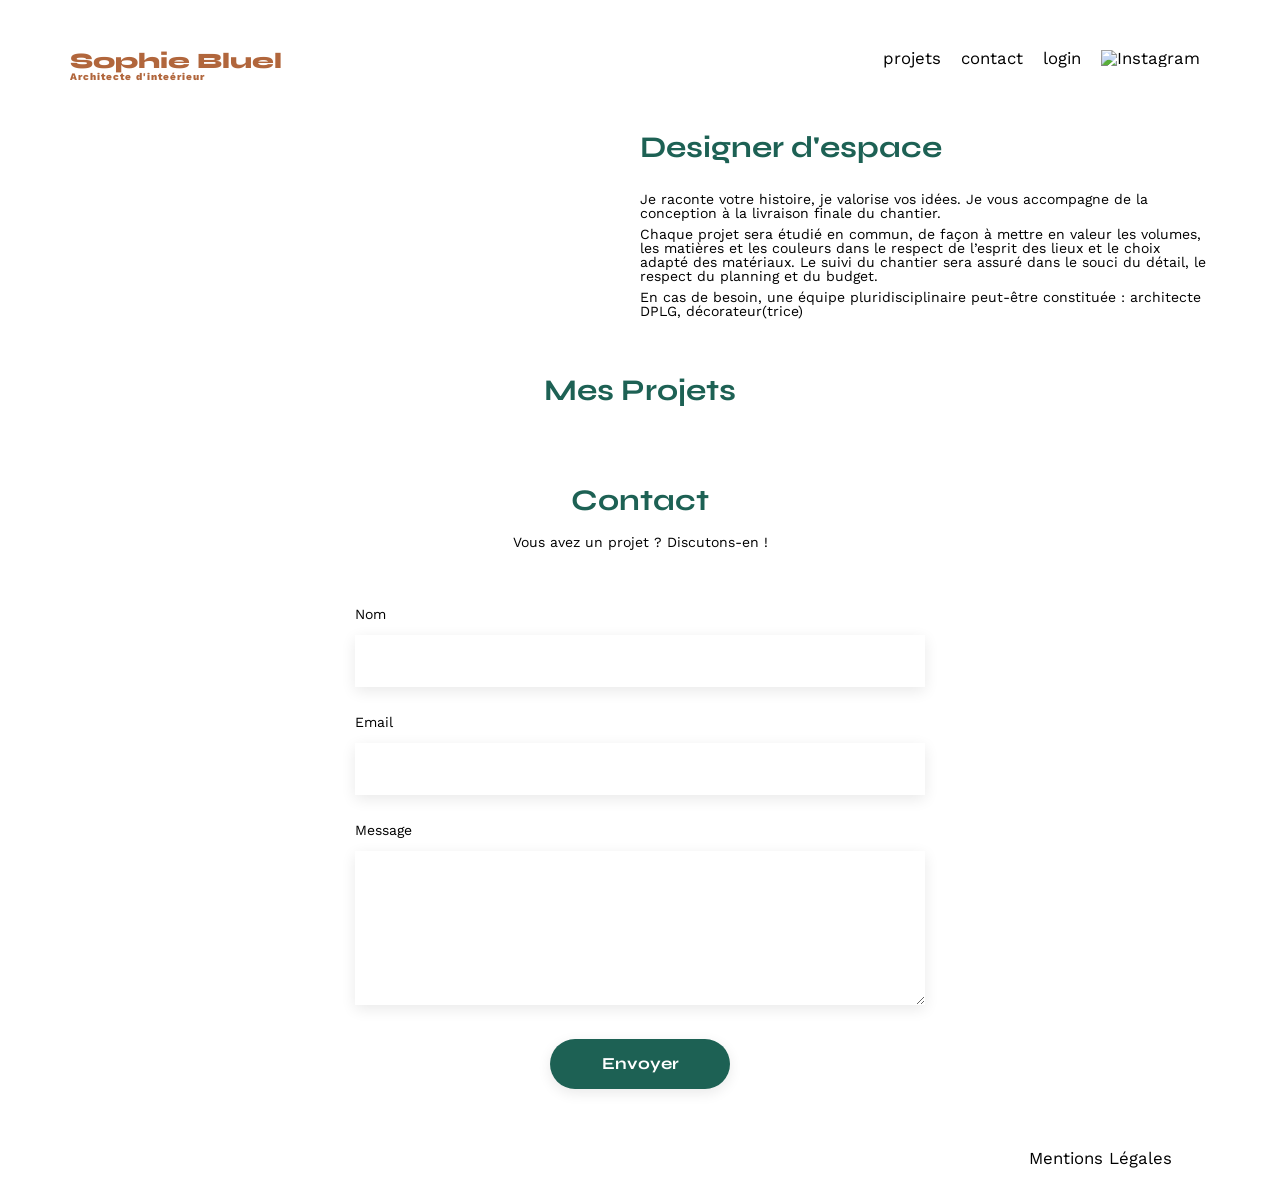
==== FrontEnd/index.html @ ba0e8539 "Collecting works from backend API - no filters" ====
<!DOCTYPE html>
<html lang="fr">
<head>
	<meta charset="UTF-8">
	<title>Sophie Bluel - Architecte d'intérieur</title>
	<meta name="viewport" content="width=device-width, initial-scale=1.0">
	<link rel="preconnect" href="https://fonts.googleapis.com">
	<link rel="preconnect" href="https://fonts.gstatic.com" crossorigin>
	<link href="https://fonts.googleapis.com/css2?family=Syne:wght@700;800&family=Work+Sans&display=swap" rel="stylesheet">
	<meta name="description" content="">
	<link rel="stylesheet" href="./assets/style.css">
	<script type="module" src="./assets/assets.js"></script>
</head>
<body>
<header>
	<h1>Sophie Bluel <span>Architecte d'inteérieur</span></h1>
	<nav>
		<ul>
			<li>projets</li>
			<li>contact</li>
			<li>login</li>
			<li><img src="./assets/icons/instagram.png" alt="Instagram"></li>
		</ul>
	</nav>
</header>
<main>
	<section id="introduction">
		<figure>
			<img src="./assets/images/sophie-bluel.png" alt="">
		</figure>
		<article>
			<h2>Designer d'espace</h2>
			<p>Je raconte votre histoire, je valorise vos idées. Je vous accompagne de la conception à la livraison finale du chantier.</p>
			<p>Chaque projet sera étudié en commun, de façon à mettre en valeur les volumes, les matières et les couleurs dans le respect de l’esprit des lieux et le choix adapté des matériaux. Le suivi du chantier sera assuré dans le souci du détail, le respect du planning et du budget.</p>
			<p>En cas de besoin, une équipe pluridisciplinaire peut-être constituée : architecte DPLG, décorateur(trice)</p>
		</article>
	</section>
	<section id="portfolio">
		<h2>Mes Projets</h2>
		<div class="gallery-filters">
		</div>
		<div class="gallery">
		</div>
	</section>
	<section id="contact">
		<h2>Contact</h2>
		<p>Vous avez un projet ? Discutons-en !</p>
		<form action="#" method="post">
			<label for="name">Nom</label>
			<input type="text" name="name" id="name">
			<label for="email">Email</label>
			<input type="email" name="email" id="email">
			<label for="message">Message</label>
			<textarea name="message" id="message" cols="30" rows="10"></textarea>
			<input type="submit" value="Envoyer">
		</form>
	</section>
</main>

<footer>
	<nav>
		<ul>
			<li>Mentions Légales</li>
		</ul>
	</nav>
</footer>
</body>
</html>
---- FrontEnd/assets/style.css ----
/* http://meyerweb.com/eric/tools/css/reset/
   v2.0 | 20110126
   License: none (public domain)
*/

html, body, div, span, applet, object, iframe,
h1, h2, h3, h4, h5, h6, p, blockquote, pre,
a, abbr, acronym, address, big, cite, code,
del, dfn, em, img, ins, kbd, q, s, samp,
small, strike, strong, sub, sup, tt, var,
b, u, i, center,
dl, dt, dd, ol, ul, li,
fieldset, form, label, legend,
table, caption, tbody, tfoot, thead, tr, th, td,
article, aside, canvas, details, embed,
figure, figcaption, footer, header, hgroup,
menu, nav, output, ruby, section, summary,
time, mark, audio, video {
	margin: 0;
	padding: 0;
	border: 0;
	font-size: 100%;
	font: inherit;
	vertical-align: baseline;
}
/* HTML5 display-role reset for older browsers */
article, aside, details, figcaption, figure,
footer, header, hgroup, menu, nav, section {
	display: block;
}
body {
	line-height: 1;
}
ol, ul {
	list-style: none;
}
blockquote, q {
	quotes: none;
}
blockquote:before, blockquote:after,
q:before, q:after {
	content: '';
	content: none;
}
table {
	border-collapse: collapse;
	border-spacing: 0;
}
/** end reset css**/
body {
	max-width: 1140px;
	margin:auto;
	font-family: 'Work Sans' ;
	font-size: 14px;
}
header {
	display: flex;
	justify-content: space-between;
	margin: 50px 0
}
section {
	margin: 50px 0
}

h1{
	display: flex;
	flex-direction: column;
	font-family: 'Syne';
	font-size: 22px;
	font-weight: 800;
	color: #B1663C
}

h1 > span {
	font-family: 'Work Sans';
	font-size:10px;
	letter-spacing: 0.1em;
;
}

h2{
	font-family: 'Syne';
	font-weight: 700;
	font-size: 30px;
	color: #1D6154
}
nav ul {
	display: flex;
	align-items: center;
	list-style-type: none;

}
nav li {
	padding: 0 10px;
	font-size: 1.2em;
}

li:hover {
	color: #B1663C;
}
#introduction {
	display: flex;
	align-items: center;
}
#introduction figure {
	flex: 1
}
#introduction img {
	display: block;
	margin: auto;
	width: 80%;
}

#introduction article {
	flex: 1
}
#introduction h2 {
	margin-bottom: 1em;
}

#introduction p {
	margin-bottom: 0.5em;
}
#portfolio h2 {
	text-align: center;
	margin-bottom: 1em;
}

.gallery-filters {
	align-items: center;
}

.gallery-filter {
	border: 1px solid #1D6154;
	border-radius: 60px;
	color: #1D6154;
	margin : 5px;
}

.gallery {
	width: 100%;
	display: grid;
	grid-template-columns: 1fr 1fr 1fr;
	grid-column-gap: 20px;
	grid-row-gap: 20px;
}

.gallery img {
	width: 100%;

}
#contact {
	width: 50%;
margin: auto;
}
#contact > * {
	text-align: center;

}
#contact h2{
	margin-bottom: 20px;
}
#contact form {
	text-align: left;
	margin-top:30px;
	display: flex;
	flex-direction: column;
}

#contact input {
	height: 50px;
	font-size: 1.2em;
	border: none;
	box-shadow: 0px 4px 14px rgba(0, 0, 0, 0.09);
}
#contact label {
	margin: 2em 0 1em 0;
}
#contact textarea {
	border: none;
	box-shadow: 0px 4px 14px rgba(0, 0, 0, 0.09);
}

input[type="submit"]{
	font-family: 'Syne';
	font-weight: 700;
	color: white;
	background-color: #1D6154;
	margin : 2em auto ;
	width: 180px;
	text-align: center;
	border-radius: 60px ;
}

footer nav ul {
	display: flex;
	justify-content: flex-end;
	margin: 2em
}
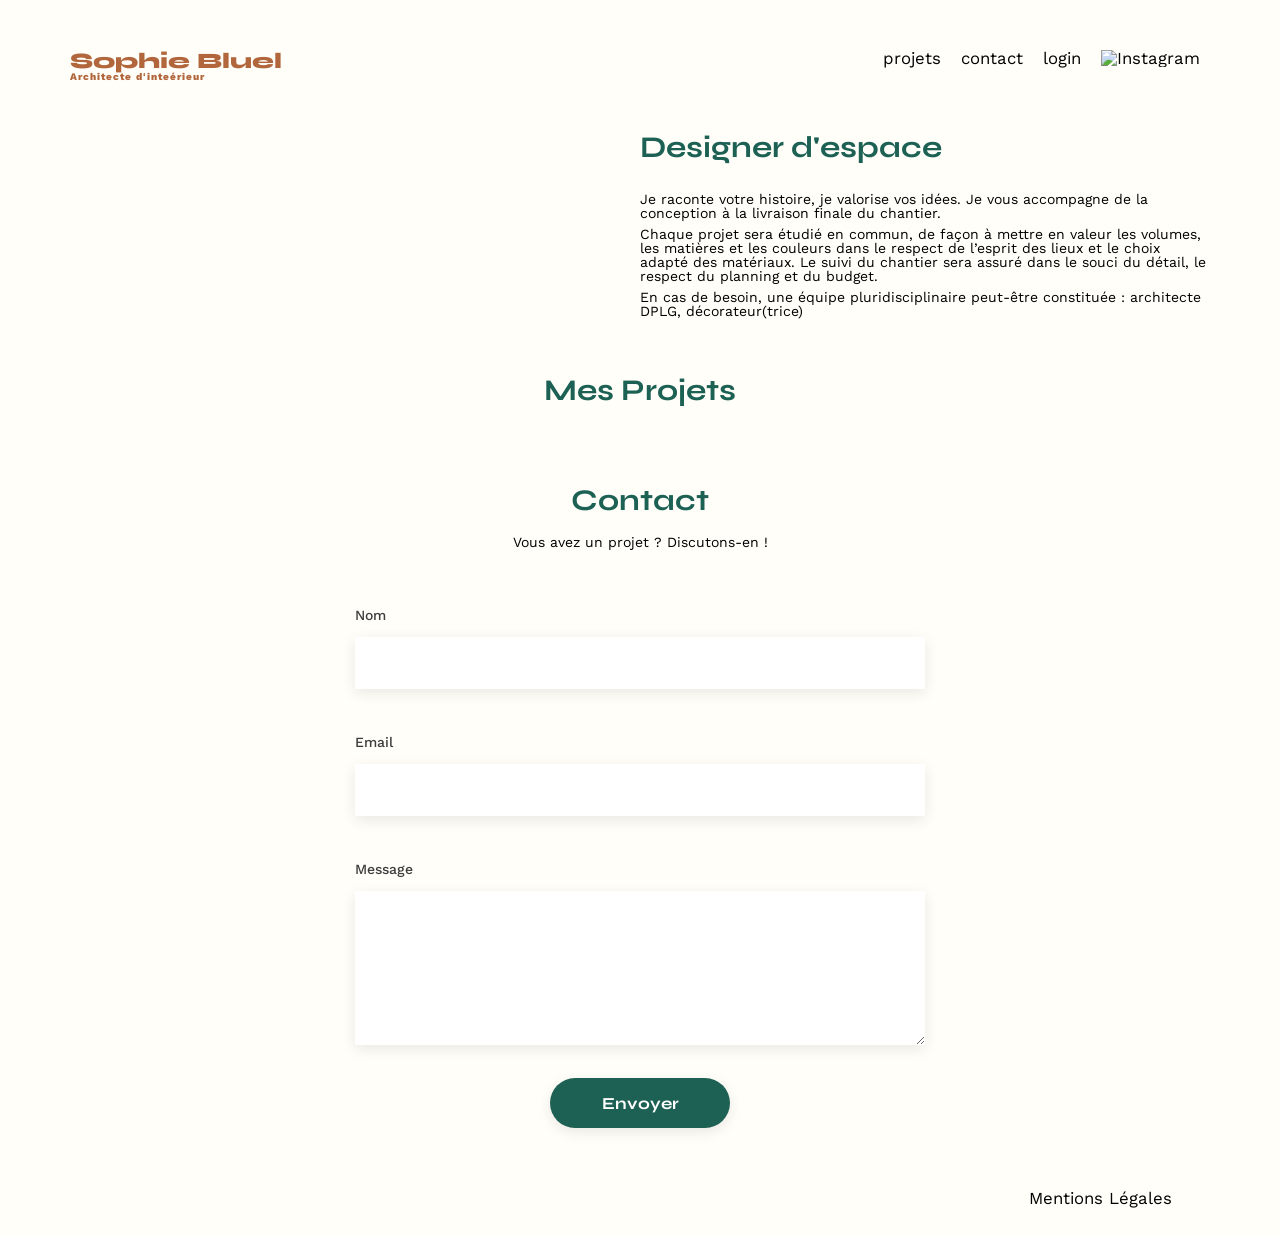
==== commit 935d3f49: "Adding dynamic filters" ====
--- a/FrontEnd/index.html
+++ b/FrontEnd/index.html
@@ -8,9 +8,10 @@
 	<link rel="preconnect" href="https://fonts.gstatic.com" crossorigin>
 	<link href="https://fonts.googleapis.com/css2?family=Syne:wght@700;800&family=Work+Sans&display=swap" rel="stylesheet">
 	<meta name="description" content="">
-	<link rel="stylesheet" href="./assets/style.css">
+	<link rel="stylesheet" href="./CSS/style.css">
 	<script type="module" src="./assets/assets.js"></script>
-</head>
+	<script type="module" src="./assets/categories.js"></script>
+	</head>
 <body>
 <header>
 	<h1>Sophie Bluel <span>Architecte d'inteérieur</span></h1>
--- a/FrontEnd/CSS/style.css
+++ b/FrontEnd/CSS/style.css
@@ -0,0 +1,272 @@
+/* http://meyerweb.com/eric/tools/css/reset/
+   v2.0 | 20110126
+   License: none (public domain)
+*/
+
+html, body, div, span, applet, object, iframe,
+h1, h2, h3, h4, h5, h6, p, blockquote, pre,
+a, abbr, acronym, address, big, cite, code,
+del, dfn, em, img, ins, kbd, q, s, samp,
+small, strike, strong, sub, sup, tt, var,
+b, u, i, center,
+dl, dt, dd, ol, ul, li,
+fieldset, form, label, legend,
+table, caption, tbody, tfoot, thead, tr, th, td,
+article, aside, canvas, details, embed,
+figure, figcaption, footer, header, hgroup,
+menu, nav, output, ruby, section, summary,
+time, mark, audio, video {
+	margin: 0;
+	padding: 0;
+	border: 0;
+	font-size: 100%;
+	font: inherit;
+	vertical-align: baseline;
+}
+/* HTML5 display-role reset for older browsers */
+article, aside, details, figcaption, figure,
+footer, header, hgroup, menu, nav, section {
+	display: block;
+}
+body {
+	line-height: 1;
+	background: #FFFEF8;
+}
+ol, ul {
+	list-style: none;
+}
+blockquote, q {
+	quotes: none;
+}
+blockquote:before, blockquote:after,
+q:before, q:after {
+	content: '';
+	content: none;
+}
+table {
+	border-collapse: collapse;
+	border-spacing: 0;
+}
+/** end reset css**/
+body {
+	max-width: 1140px;
+	margin:auto;
+	font-family: 'Work Sans' ;
+	font-size: 14px;
+}
+header {
+	display: flex;
+	justify-content: space-between;
+	margin: 50px 0
+}
+section {
+	margin: 50px 0
+}
+
+h1{
+	display: flex;
+	flex-direction: column;
+	font-family: 'Syne';
+	font-size: 22px;
+	font-weight: 800;
+	color: #B1663C
+}
+
+h1 > span {
+	font-family: 'Work Sans';
+	font-size:10px;
+	letter-spacing: 0.1em;
+;
+}
+
+h2{
+	font-family: 'Syne';
+	font-weight: 700;
+	font-size: 30px;
+	color: #1D6154
+}
+nav ul {
+	display: flex;
+	align-items: center;
+	list-style-type: none;
+
+}
+nav li {
+	padding: 0 10px;
+	font-size: 1.2em;
+}
+
+li:hover {
+	color: #B1663C;
+}
+
+.page-active {
+	font-weight: 600;
+}
+
+#introduction {
+	display: flex;
+	align-items: center;
+}
+#introduction figure {
+	flex: 1
+}
+#introduction img {
+	display: block;
+	margin: auto;
+	width: 80%;
+}
+
+#introduction article {
+	flex: 1
+}
+#introduction h2 {
+	margin-bottom: 1em;
+}
+
+#introduction p {
+	margin-bottom: 0.5em;
+}
+#portfolio h2 {
+	text-align: center;
+	margin-bottom: 1em;
+}
+
+.gallery-filters {
+	justify-content: center;
+	display: flex;
+}
+
+.gallery-filter {
+	border: 1px solid #1D6154;
+	border-radius: 60px;
+	color: #1D6154;
+	padding : 5px 10px;
+	margin : 20px 5px;
+	min-width: 100px;
+
+	font-family: 'Syne';
+	font-weight: 700;
+	font-size: 16px;
+	line-height: 19px;
+}
+
+.selected {
+	background-color: #1D6154;
+	color: white;
+}
+
+.gallery {
+	width: 100%;
+	display: grid;
+	grid-template-columns: 1fr 1fr 1fr;
+	grid-column-gap: 20px;
+	grid-row-gap: 20px;
+}
+
+.gallery img {
+	width: 100%;
+
+}
+#contact {
+	width: 50%;
+margin: auto;
+}
+#contact > * {
+	text-align: center;
+
+}
+#contact h2{
+	margin-bottom: 20px;
+}
+#contact form {
+	text-align: left;
+	margin-top:30px;
+	display: flex;
+	flex-direction: column;
+}
+
+#contact input {
+	height: 50px;
+	font-size: 1.2em;
+	border: none;
+	box-shadow: 0px 4px 14px rgba(0, 0, 0, 0.09);
+}
+#contact label {
+	margin: 2em 0 1em 0;
+}
+#contact textarea {
+	border: none;
+	box-shadow: 0px 4px 14px rgba(0, 0, 0, 0.09);
+}
+
+label {
+	font-family: 'Work Sans';
+	font-style: normal;
+	font-weight: 500;
+	font-size: 14px;
+	line-height: 16px;
+
+	color: #3D3D3D;
+	margin: 0.4em 0em;
+	text-align: left;
+}
+
+.login-section {
+	max-width: 380px;
+	margin: auto;
+	text-align: center;
+}
+
+.login-form {
+	display: flex;
+	flex-direction: column;
+	margin-top: 3em;
+}
+
+input{
+	
+	background: #FFFFFF;
+	box-shadow: 0px 4px 14px rgba(0, 0, 0, 0.09);
+	border: none;
+	margin-bottom: 1em;
+	height: 2em;
+
+}
+
+input[type="submit"]{
+	font-family: 'Syne';
+	font-weight: 700;
+	color: white;
+	background-color: #1D6154;
+	margin : 2em auto ;
+	width: 180px;
+	text-align: center;
+	border-radius: 60px ;
+}
+
+input:focus, textarea:focus {
+	box-shadow: 0px 4px 14px  #1D6154;
+	outline      : none;
+  }
+  
+
+.forgot-password {
+	font-family: 'Work Sans';
+	font-style: normal;
+	font-weight: 500;
+	font-size: 14px;
+	line-height: 16px;
+	text-decoration-line: underline;
+	border: none;
+	color: #3D3D3D;
+	background-color: inherit;
+
+}
+
+footer nav ul {
+	display: flex;
+	justify-content: flex-end;
+	margin: 2em
+}
+
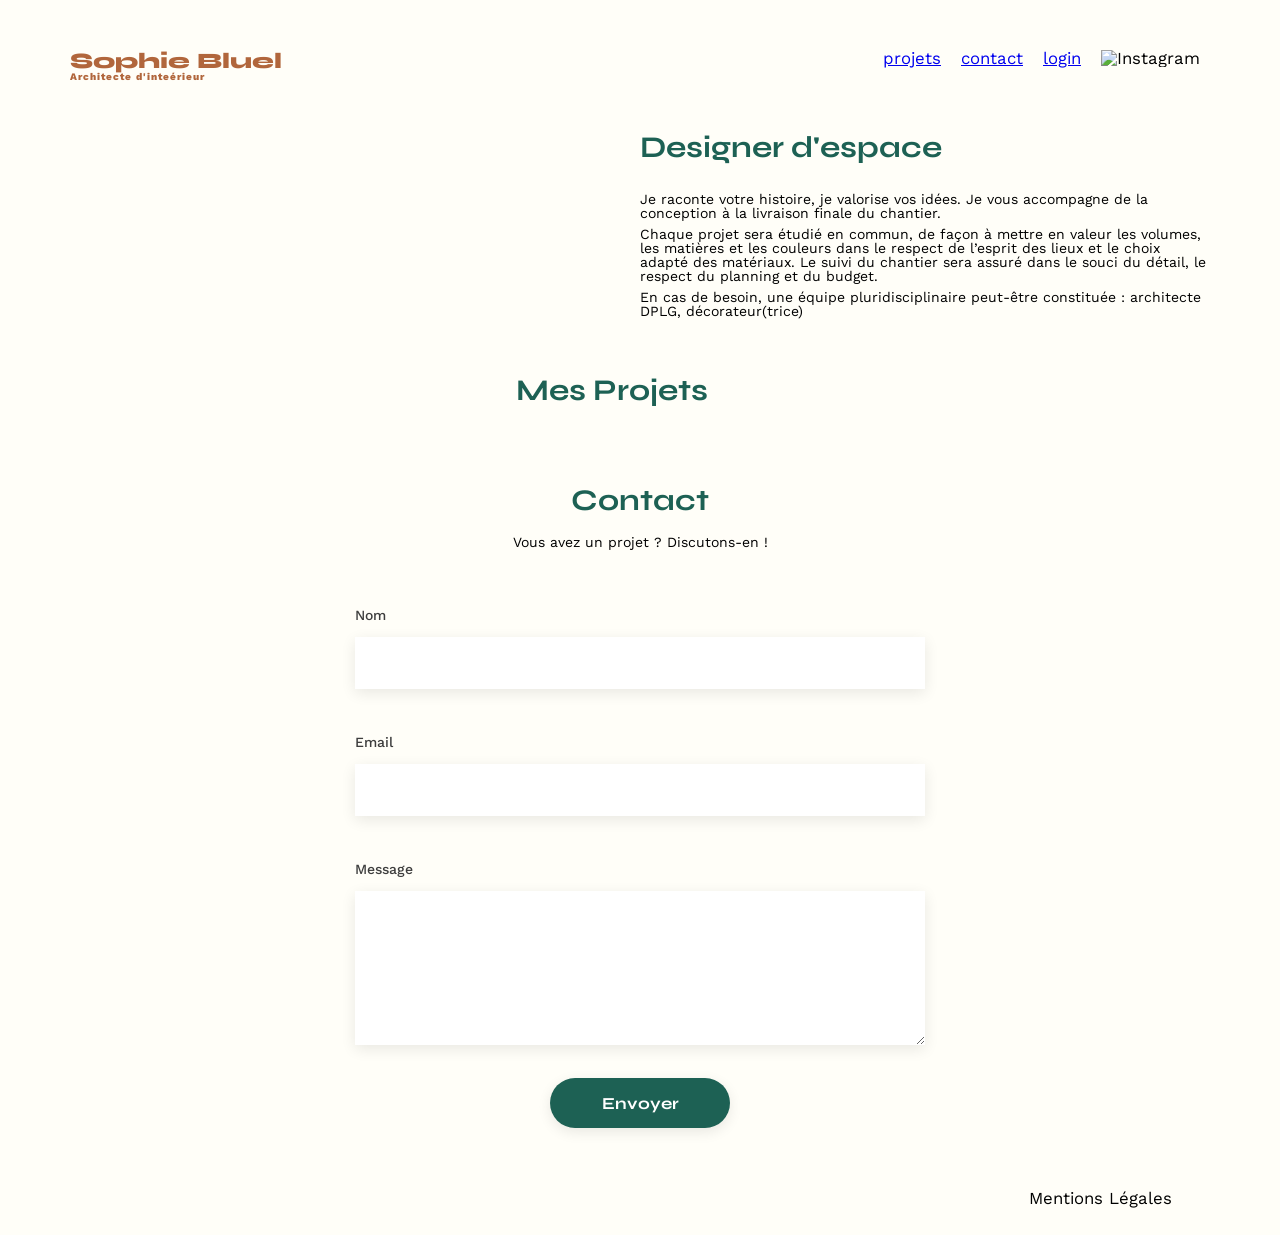
==== commit 3ef3e68d: "Adding login page and admin view of index" ====
--- a/FrontEnd/index.html
+++ b/FrontEnd/index.html
@@ -9,17 +9,23 @@
 	<link href="https://fonts.googleapis.com/css2?family=Syne:wght@700;800&family=Work+Sans&display=swap" rel="stylesheet">
 	<meta name="description" content="">
 	<link rel="stylesheet" href="./CSS/style.css">
+	<link rel="stylesheet" href="https://cdnjs.cloudflare.com/ajax/libs/font-awesome/6.2.1/css/all.min.css"
+	integrity="sha512-MV7K8+y+gLIBoVD59lQIYicR65iaqukzvf/nwasF0nqhPay5w/9lJmVM2hMDcnK1OnMGCdVK+iQrJ7lzPJQd1w=="
+	crossorigin="anonymous" referrerpolicy="no-referrer">
 	<script type="module" src="./assets/assets.js"></script>
 	<script type="module" src="./assets/categories.js"></script>
+	<script type="module" src="./assets/login.js"></script>
+	
 	</head>
-<body>
+<body class="index-page">
+<div class="admin-pannel" id="admin-pannel"></div>
 <header>
 	<h1>Sophie Bluel <span>Architecte d'inteérieur</span></h1>
 	<nav>
 		<ul>
-			<li>projets</li>
-			<li>contact</li>
-			<li>login</li>
+			<li><a href="#portfolio">projets</a></li>
+			<li><a href="#contact">contact</a></li>
+			<li id="login-link"><a href="./login.html">login</a></li>
 			<li><img src="./assets/icons/instagram.png" alt="Instagram"></li>
 		</ul>
 	</nav>
@@ -28,6 +34,7 @@
 	<section id="introduction">
 		<figure>
 			<img src="./assets/images/sophie-bluel.png" alt="">
+			<p class="admin-actions" id="edit-main-picture1"></p>
 		</figure>
 		<article>
 			<h2>Designer d'espace</h2>
@@ -37,8 +44,8 @@
 		</article>
 	</section>
 	<section id="portfolio">
-		<h2>Mes Projets</h2>
-		<div class="gallery-filters">
+		<div class="Projects-title"><h2>Mes Projets</h2><p class="admin-actions" id="edit-projects1"></p></div>
+		<div class="gallery-filters" id="gallery-filters1">
 		</div>
 		<div class="gallery">
 		</div>
--- a/FrontEnd/CSS/style.css
+++ b/FrontEnd/CSS/style.css
@@ -59,6 +59,44 @@
 	justify-content: space-between;
 	margin: 50px 0
 }
+
+#admin-pannel {
+	display: flex;
+	flex-direction: row;
+	align-items: center;
+	justify-content: center;
+	background-color: black;
+	margin: 0px;
+	width: 100vw;
+	margin-left: calc(-1 * ((100vw - 100%) / 2));
+}
+
+.edition-intro {
+	color: white;
+	margin: 0px 15px;
+
+}
+
+input[type="submit"].edition-changes  {
+	
+	background: #FFFFFF;
+	border-radius: 60px;
+	color: #000000;
+	width:auto;
+	margin: 5px;
+	font-family: 'Work Sans';
+	font-style: normal;
+	font-weight: 500;
+	font-size: 14px;
+	line-height: 16px;
+	text-align: center;
+}
+
+input.edition-changes:focus, textarea.edition-changes:focus {
+	box-shadow: 0px 4px 14px  gray;
+	outline      : none;
+  }
+
 section {
 	margin: 50px 0
 }
@@ -115,6 +153,21 @@
 	display: block;
 	margin: auto;
 	width: 80%;
+}
+
+.admin-actions {
+	margin-left: calc(min(57px, 5vw));
+	margin-top: 5px;
+}
+
+.admin-actions:hover {
+	color: #B1663C;
+}
+
+.Projects-title {
+	display: flex;
+	flex-direction: row;
+	justify-content: center;
 }
 
 #introduction article {
@@ -149,6 +202,10 @@
 	font-weight: 700;
 	font-size: 16px;
 	line-height: 19px;
+}
+
+.hidden {
+	display: none;
 }
 
 .selected {
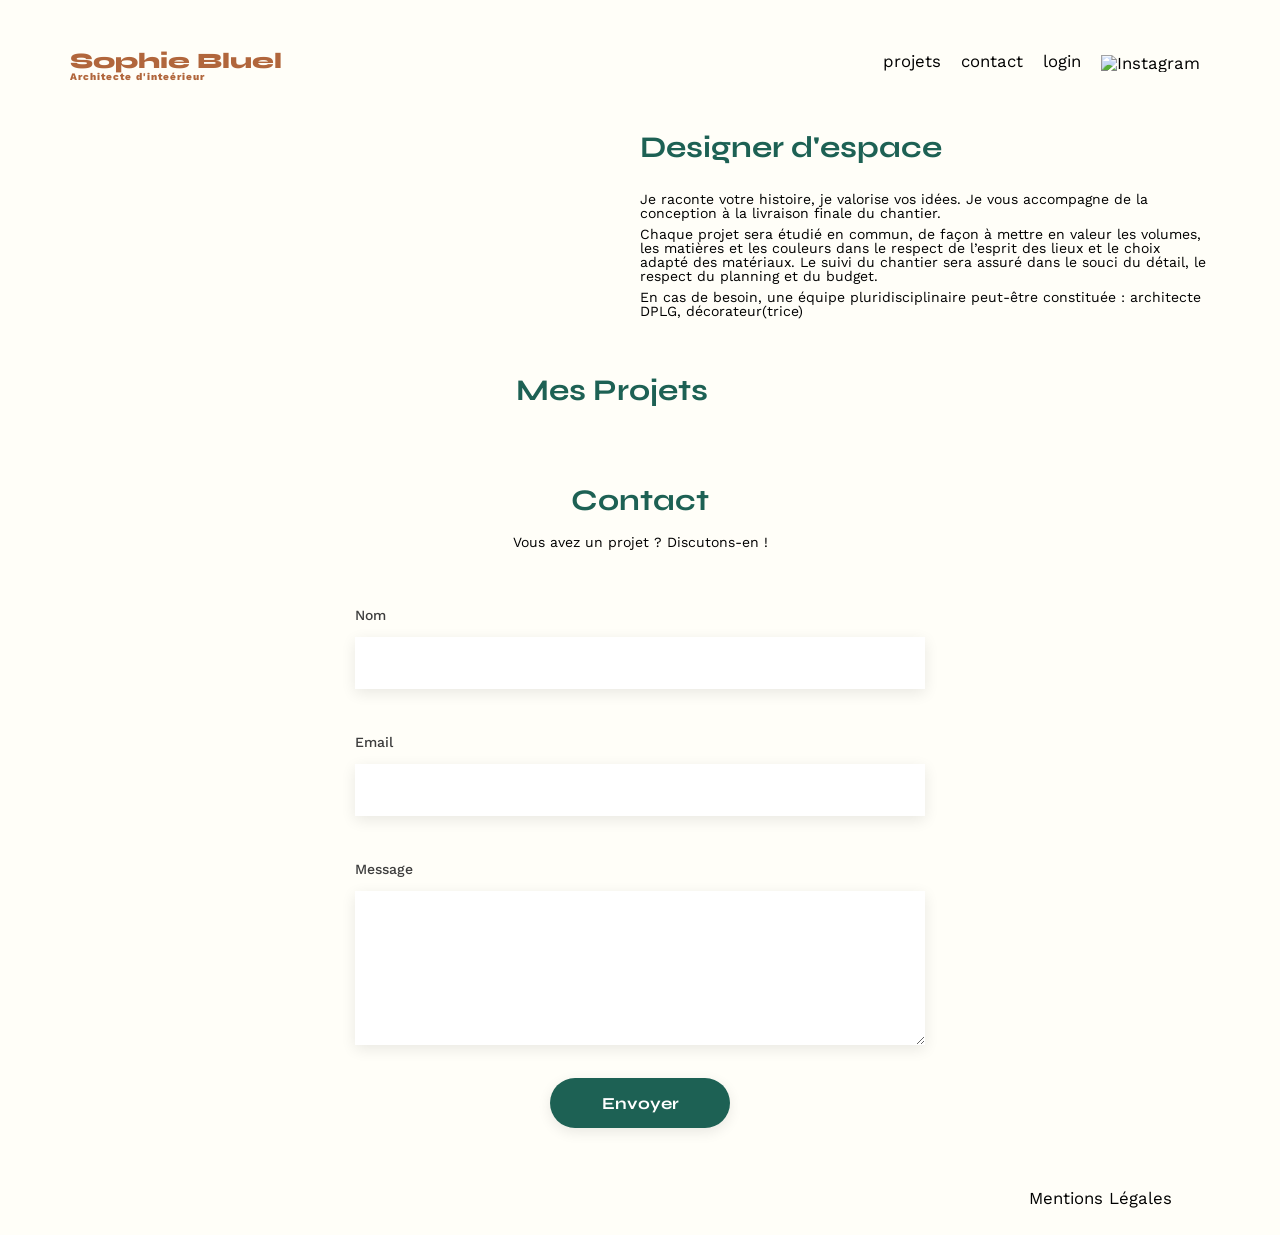
==== commit eea17195: "Dispatching of js script, update of login page, remove of context management for the gallery display" ====
--- a/FrontEnd/index.html
+++ b/FrontEnd/index.html
@@ -12,9 +12,11 @@
 	<link rel="stylesheet" href="https://cdnjs.cloudflare.com/ajax/libs/font-awesome/6.2.1/css/all.min.css"
 	integrity="sha512-MV7K8+y+gLIBoVD59lQIYicR65iaqukzvf/nwasF0nqhPay5w/9lJmVM2hMDcnK1OnMGCdVK+iQrJ7lzPJQd1w=="
 	crossorigin="anonymous" referrerpolicy="no-referrer">
-	<script type="module" src="./assets/assets.js"></script>
+	<script type="module" src="./assets/works.js"></script>
 	<script type="module" src="./assets/categories.js"></script>
-	<script type="module" src="./assets/login.js"></script>
+	<script type="module" src="./assets/modal.js"></script>
+	<script type="module" src="./assets/menu.js"></script>
+	<link rel="shortcut icon" type="image/png" href="./favicon.ico"/>
 	
 	</head>
 <body class="index-page">
@@ -22,12 +24,6 @@
 <header>
 	<h1>Sophie Bluel <span>Architecte d'inteérieur</span></h1>
 	<nav>
-		<ul>
-			<li><a href="#portfolio">projets</a></li>
-			<li><a href="#contact">contact</a></li>
-			<li id="login-link"><a href="./login.html">login</a></li>
-			<li><img src="./assets/icons/instagram.png" alt="Instagram"></li>
-		</ul>
 	</nav>
 </header>
 <main>
@@ -47,7 +43,7 @@
 		<div class="Projects-title"><h2>Mes Projets</h2><p class="admin-actions" id="edit-projects1"></p></div>
 		<div class="gallery-filters" id="gallery-filters1">
 		</div>
-		<div class="gallery">
+		<div class="gallery" id="gallery-main">
 		</div>
 	</section>
 	<section id="contact">
@@ -64,6 +60,17 @@
 		</form>
 	</section>
 </main>
+<aside>
+	<div class="modal" id="modal1">
+		<div class="close-modal" id="close-modal-button"><i class="fa-solid fa-xmark"></i></div>
+		<h3>Galerie Photo</h3>
+		<div class="gallery" id="galleryModal"></div>
+		<p><input type="button" class="button" value="Ajouter une photo"></input></p>
+		<p><input type="button" class="delete-all" value="Supprimer la Galerie"></p>
+	</div>
+</aside>
+<div class="overlay" id="overlay1"></div>
+
 
 <footer>
 	<nav>
--- a/FrontEnd/CSS/style.css
+++ b/FrontEnd/CSS/style.css
@@ -123,6 +123,15 @@
 	font-size: 30px;
 	color: #1D6154
 }
+
+h3{
+	font-family: 'Work Sans';
+	font-weight: 400;
+	font-size: 26px;
+	line-height: 30px;
+	text-align: center;
+	margin: 30px;
+}
 nav ul {
 	display: flex;
 	align-items: center;
@@ -132,6 +141,11 @@
 nav li {
 	padding: 0 10px;
 	font-size: 1.2em;
+}
+
+nav img {
+	height: 18px;
+	padding-top: 5px;
 }
 
 li:hover {
@@ -225,6 +239,19 @@
 	width: 100%;
 
 }
+
+#galleryModal {
+	width: 80%;
+	display: grid;
+	grid-template-columns: 1fr 1fr 1fr 1fr 1fr;
+	grid-column-gap: 20px;
+	grid-row-gap: 20px;
+	padding-bottom: 30px;
+	border-bottom: 1px solid #B3B3B3;
+}
+
+
+
 #contact {
 	width: 50%;
 margin: auto;
@@ -269,13 +296,13 @@
 	text-align: left;
 }
 
-.login-section {
+.loginSection {
 	max-width: 380px;
 	margin: auto;
 	text-align: center;
 }
 
-.login-form {
+.loginForm {
 	display: flex;
 	flex-direction: column;
 	margin-top: 3em;
@@ -327,3 +354,118 @@
 	margin: 2em
 }
 
+
+.modal {
+    position: fixed;
+    top: 50%;
+    left: 50%;
+    transform: translate(-50%, -50%);
+    width: 25vw;
+	min-width: 350px;
+	max-height: 90vh;
+	background-color: #FFFFFF;
+    border-radius: 10px;
+    box-shadow: 0px 4px 14px rgba(0, 0, 0, 0.1);
+    overflow-y: auto;
+    z-index: 9999; /* Assure que la modale s'affiche au-dessus du contenu */
+    display: none; /* Par défaut, la modale est cachée */
+	padding: 15px 0px;
+}
+
+.modal.active {
+    display: flex; /* Affiche la modale lorsque la classe "active" est ajoutée */
+	flex-direction: column;
+	align-items: center;
+}
+
+
+.icons {
+	position: relative;
+	top: -75%;
+}
+
+.enlarge {
+
+	visibility: hidden;
+	background-color: black;
+	color: #FFFFFF;
+	font-size: 10px;
+	position: absolute;
+	right: 20px;
+    margin: 0;
+    padding: 4px;
+	border-radius: 5px;
+}
+
+.figureModale:hover .enlarge {
+	visibility: visible;
+}
+
+.bin {
+	display: block;
+	background-color: black;
+	color: #FFFFFF;
+	font-size: 10px;
+	position: absolute;
+	right: 2px;
+    margin: 0;
+    padding: 4px;
+	border-radius: 5px;
+}
+
+
+.overlay {
+    position: fixed;
+    top: 0;
+    left: 0;
+    width: 100%;
+    height: 100%;
+	background-color: rgba(128, 128, 128, 0.5); /* Couleur grise semi-transparente */
+	z-index: 9998; /* Place l'overlay juste en dessous de la modale */
+    display: none; /* Par défaut, l'overlay est caché */
+}
+
+.overlay.active {
+    display: block; /* Affiche l'overlay lorsque la classe "active" est ajoutée */
+}
+
+.close-modal {
+    position: absolute;
+    top: 5%;
+    right: 5%;
+    margin: 0;
+    padding: 0;
+    cursor: pointer;
+}
+
+.button {
+	font-family: 'Syne';
+	font-weight: 700;
+	color: white;
+	background-color: #1D6154;
+	margin: 2em auto;
+	width: 180px;
+	text-align: center;
+	border-radius: 60px;
+}
+
+.delete-all {
+	font-family: 'Syne';
+	font-weight: 700;
+	color: white;
+	width: 180px;
+	text-align: center;
+    color: #D65353;
+	border-style : none ;
+	box-shadow : none;
+}
+
+.delete-all:focus {
+	box-shadow: none;
+}
+
+.alreadyConnected {
+	display: flex;
+	flex-direction: column;
+	gap: 20px;
+}
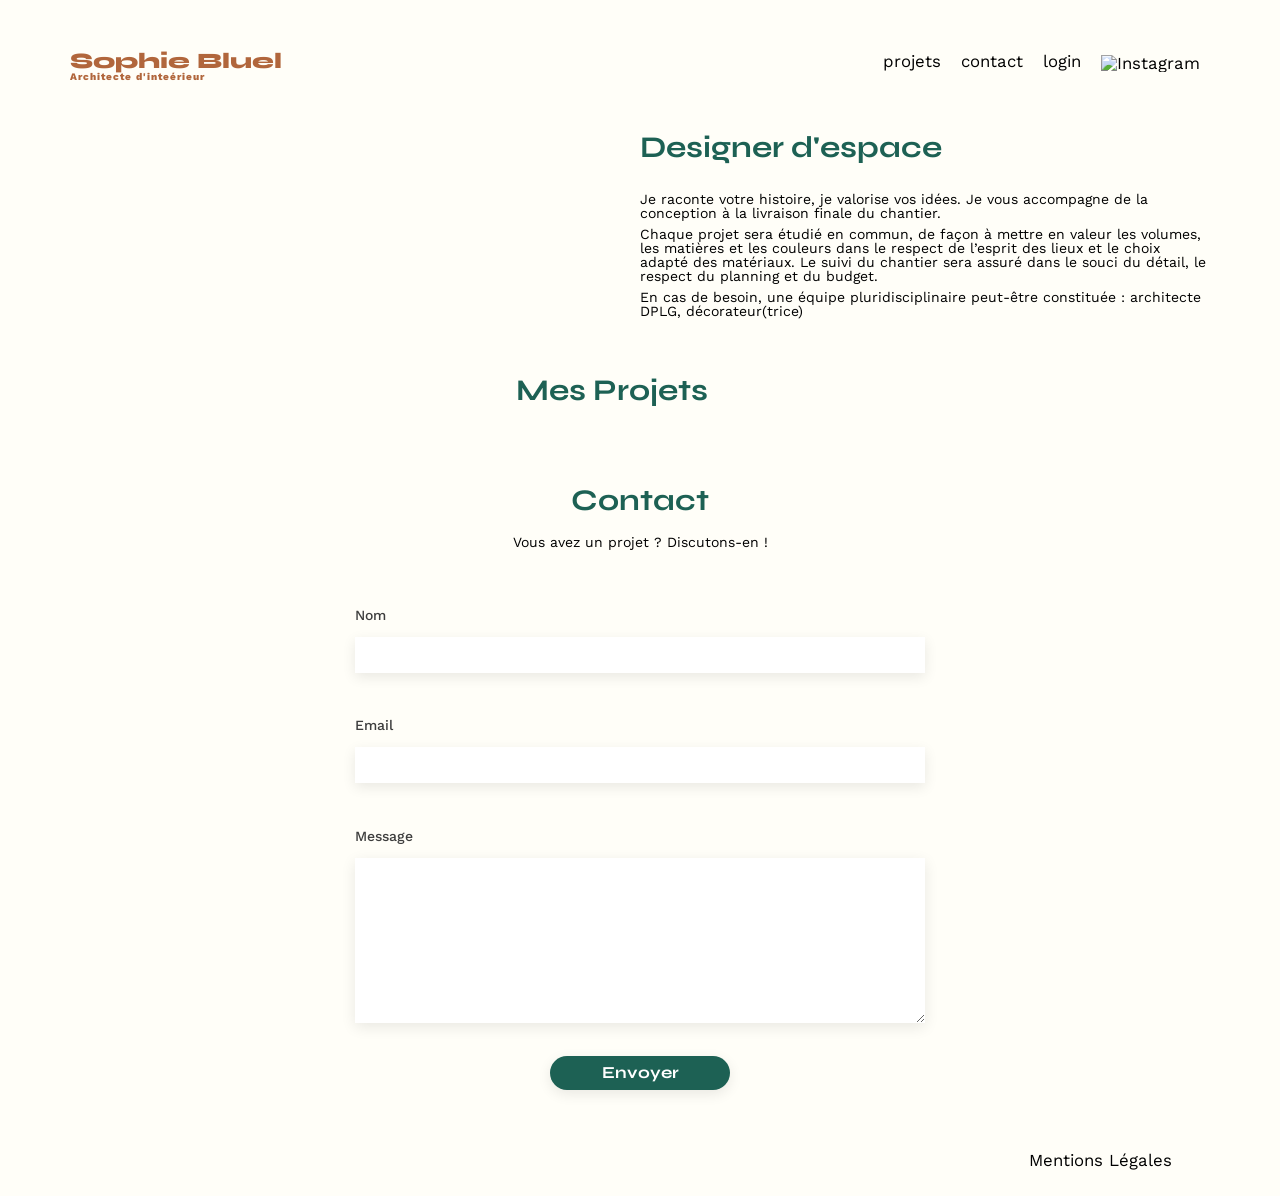
==== commit 0eb3a54c: "Minor bug correction and addition of mobile support" ====
--- a/FrontEnd/index.html
+++ b/FrontEnd/index.html
@@ -8,6 +8,7 @@
 	<link rel="preconnect" href="https://fonts.gstatic.com" crossorigin>
 	<link href="https://fonts.googleapis.com/css2?family=Syne:wght@700;800&family=Work+Sans&display=swap" rel="stylesheet">
 	<meta name="description" content="">
+	<link rel="stylesheet" href="./CSS/normalize.css">
 	<link rel="stylesheet" href="./CSS/style.css">
 	<link rel="stylesheet" href="https://cdnjs.cloudflare.com/ajax/libs/font-awesome/6.2.1/css/all.min.css"
 	integrity="sha512-MV7K8+y+gLIBoVD59lQIYicR65iaqukzvf/nwasF0nqhPay5w/9lJmVM2hMDcnK1OnMGCdVK+iQrJ7lzPJQd1w=="
@@ -40,7 +41,7 @@
 		</article>
 	</section>
 	<section id="portfolio">
-		<div class="Projects-title"><h2>Mes Projets</h2><p class="admin-actions" id="edit-projects1"></p></div>
+		<div class="projects-title"><h2>Mes Projets</h2><p class="admin-actions" id="edit-projects1"></p></div>
 		<div class="gallery-filters" id="gallery-filters1">
 		</div>
 		<div class="gallery" id="gallery-main">
@@ -62,11 +63,44 @@
 </main>
 <aside>
 	<div class="modal" id="modal1">
-		<div class="close-modal" id="close-modal-button"><i class="fa-solid fa-xmark"></i></div>
+		<div class="close-modal" id="close-modal-button1"><i class="fa-solid fa-xmark"></i></div>
 		<h3>Galerie Photo</h3>
-		<div class="gallery" id="galleryModal"></div>
-		<p><input type="button" class="button" value="Ajouter une photo"></input></p>
-		<p><input type="button" class="delete-all" value="Supprimer la Galerie"></p>
+		<div class="gallery" id="gallery-modal"></div>
+		<p><input type="button" class="button" id="add-project" value="Ajouter une photo"></input></p>
+		<p><input type="button" class="delete-all" id="delete-all-works" value="Supprimer la Galerie"></p>
+	</div>
+	<div class="modal" id="modal2">
+		<div class="previous-modal" id="previous-page1"><i class="fa-solid fa-arrow-left"></i></div>
+		<div class="close-modal" id="close-modal-button2"><i class="fa-solid fa-xmark"></i></div>
+		<h3>Ajout Photo</h3>
+		<div id="add-project-form-container">
+			<form id="add-project-form">									
+				<div class="picture-display">
+					<div class="select-picture">
+						<div class="preview-container"><img class="image-preview hidden" id="image-preview"/>								
+						</div>
+						<div id="select-picture-button" class="select-picture-button-container"><p><i class="fa-sharp fa-solid fa-image add-picture-icon"></i></p>
+						<label for="image" class="add-picture-button">+ Ajouter photo</label>
+						<p class="picture-specifications">jpg, png: 4mo max</p>
+						</div>
+					</div>
+					<input class="hidden" type="file" id="image" name="image" accept=".png, .jpeg, .jpg" />
+				</div>
+				<div class="picture-info">
+					<div class="picture-title">
+					  <label for="title">Titre</label>
+					  <input type="text" id="title" name="title" />
+					</div>
+					<div class="picture-category">
+						<label for="category-selection">Catégorie</label>
+						<select name="category-selection" id="category-selection"></select>
+					</div>
+				</div>
+				<div id="error-message"></div>
+				<div class="submit-new-project">
+				  <button id="add-project-button">Valider</button>
+				</div>
+			</form>
 	</div>
 </aside>
 <div class="overlay" id="overlay1"></div>
--- a/FrontEnd/CSS/style.css
+++ b/FrontEnd/CSS/style.css
@@ -53,6 +53,7 @@
 	margin:auto;
 	font-family: 'Work Sans' ;
 	font-size: 14px;
+	padding: 0px 20px;
 }
 header {
 	display: flex;
@@ -136,6 +137,7 @@
 	display: flex;
 	align-items: center;
 	list-style-type: none;
+	flex-wrap: wrap;
 
 }
 nav li {
@@ -178,7 +180,7 @@
 	color: #B1663C;
 }
 
-.Projects-title {
+.projects-title {
 	display: flex;
 	flex-direction: row;
 	justify-content: center;
@@ -237,14 +239,15 @@
 
 .gallery img {
 	width: 100%;
-
-}
-
-#galleryModal {
+	object-fit: cover;
+	height: 95%;
+}
+
+#gallery-modal {
 	width: 80%;
 	display: grid;
 	grid-template-columns: 1fr 1fr 1fr 1fr 1fr;
-	grid-column-gap: 20px;
+	grid-column-gap: 12px;
 	grid-row-gap: 20px;
 	padding-bottom: 30px;
 	border-bottom: 1px solid #B3B3B3;
@@ -271,7 +274,6 @@
 }
 
 #contact input {
-	height: 50px;
 	font-size: 1.2em;
 	border: none;
 	box-shadow: 0px 4px 14px rgba(0, 0, 0, 0.09);
@@ -296,13 +298,13 @@
 	text-align: left;
 }
 
-.loginSection {
+.login-section {
 	max-width: 380px;
 	margin: auto;
 	text-align: center;
 }
 
-.loginForm {
+.login-form {
 	display: flex;
 	flex-direction: column;
 	margin-top: 3em;
@@ -381,7 +383,7 @@
 
 .icons {
 	position: relative;
-	top: -75%;
+	top: -90%;
 }
 
 .enlarge {
@@ -397,7 +399,7 @@
 	border-radius: 5px;
 }
 
-.figureModale:hover .enlarge {
+.figure-modale:hover .enlarge {
 	visibility: visible;
 }
 
@@ -413,6 +415,12 @@
 	border-radius: 5px;
 }
 
+.select-picture {
+	display: flex; /* Affiche la modale lorsque la classe "active" est ajoutée */
+	flex-direction: column;
+	align-items: center;
+}
+
 
 .overlay {
     position: fixed;
@@ -438,6 +446,15 @@
     cursor: pointer;
 }
 
+.previous-modal {
+    position: absolute;
+    top: 5%;
+    left: 5%;
+    margin: 0;
+    padding: 0;
+    cursor: pointer;
+}
+
 .button {
 	font-family: 'Syne';
 	font-weight: 700;
@@ -464,8 +481,210 @@
 	box-shadow: none;
 }
 
-.alreadyConnected {
+.already-connected {
 	display: flex;
 	flex-direction: column;
 	gap: 20px;
+}
+
+#add-project-form {
+	display: flex;
+	flex-direction: column;
+	width: 300px;
+	margin: auto;
+  }
+
+.select-picture {
+	display: flex;
+	flex-direction: column;
+	align-items: center;
+	background-color: #e8f1f7;
+	border-radius: 5px;
+	margin-bottom: 20px;
+	height: 180px;
+  }
+
+.add-picture-icon {
+	margin-top: 15px;
+	display: flex;
+	justify-content: center;
+	font-size: 80px;
+	color: #b9c5cc;
+  }
+
+.add-picture-button {
+	display: flex;
+	align-items: center;
+	justify-content: center;
+	height: 2em;
+	width: 150px;
+	font-size: 14px;
+	color: #214e64;
+	background-color: #cbd6dc;
+	border: none;
+	border-radius: 60px;
+	cursor: pointer;
+	transition: background-color 0.2s ease-in-out;
+	padding-left: 12px;
+	padding-right: 12px;
+  }
+
+.add-picture-button:hover {
+	background-color: #1D6154;
+	color: white;
+  }
+
+.picture-specifications {
+	font-size: 10px;
+}
+
+.picture-info {
+	display: flex;
+	flex-direction: column;
+  }
+
+.picture-info > * {
+	margin-bottom: 10px;
+  }
+
+
+.picture-info label,
+.picture-category label {
+  display: block;
+}
+
+#title {
+	display: block;
+	width: 100%;
+	line-height: 41px;
+	border: none;
+	border-radius: 5px;
+	background-color: white;
+	box-shadow: 0px 4px 14px rgba(0, 0, 0, 0.09);
+	height: 38px;
+	text-indent: 12px;
+  }
+
+.picture-category {
+	display: flex;
+	flex-direction: column;
+  }
+
+#category-selection {
+	width: 100%;
+	border: none;
+	border-radius: 5px;
+	background-color: white;
+	color: #333;
+	box-shadow: 0px 4px 14px rgba(0, 0, 0, 0.09);
+	margin-bottom: 25px;
+	height: 38px;
+  }
+
+.submit-new-project {
+	display: flex;
+	justify-content: center;
+	align-items: center;
+	margin-bottom: 15px;
+}
+
+#add-project-button {
+	background: #a7a7a7;
+	height: 2em;
+	width: 150px;
+	font-size: 14px;
+	font-weight: bold;
+	border: none;
+	cursor: pointer;
+	border: none;
+	color: white;
+	border-radius: 60px;
+	transition: background-color 0.2s ease-in-out;
+  }
+
+#add-project-button:hover {
+	background-color: #1D6154;
+  }
+
+.select-picture-button-container{
+	display: flex;
+	flex-direction: column;
+	justify-content: center;
+	align-items: center;
+}
+
+.select-picture-button-container.hidden {
+	display: none;
+}
+
+.image-preview {
+	max-width: 300px;
+	max-height: 180px;
+	display: flex;
+	margin: auto;
+	background-color: #e8f1f7;
+  }
+
+.image-preview.hidden {
+	display: none;
+}
+
+#errorMessage {
+	color: red;
+	margin-bottom: 20px;
+  }
+
+/* Small devices (phones, less than 768px) */
+@media (max-width: 599.99px) {
+
+	.gallery-filter {
+		border-radius: 25px;
+		padding: 5px 5px;
+		min-width: 60px;
+		font-size: 12px;
+		overflow: hidden;
+		text-overflow: clip;
+		margin: 12px 2px;
+		line-height: 12px;
+		}
+
+	.gallery img {
+		width: 100%;
+		object-fit: cover;
+		height: 80%;
+	}
+
+	#introduction {
+		flex-direction: column;
+		}
+
+	header {
+		flex-direction: column;
+		}
+
+	nav ul {
+		justify-content: center;
+		padding-top: 10px;
+	}
+
+	h1{
+		margin: auto;	
+	}
+
+	input[type="submit"] {
+		margin: 1em auto;
+	}
+
+	#contact input {
+		font-size: 1.2em;
+	}
+
+	.button {
+		margin: 1em auto;
+	}
+
+	.icons {
+		top: -75%;
+	}
+	
 }
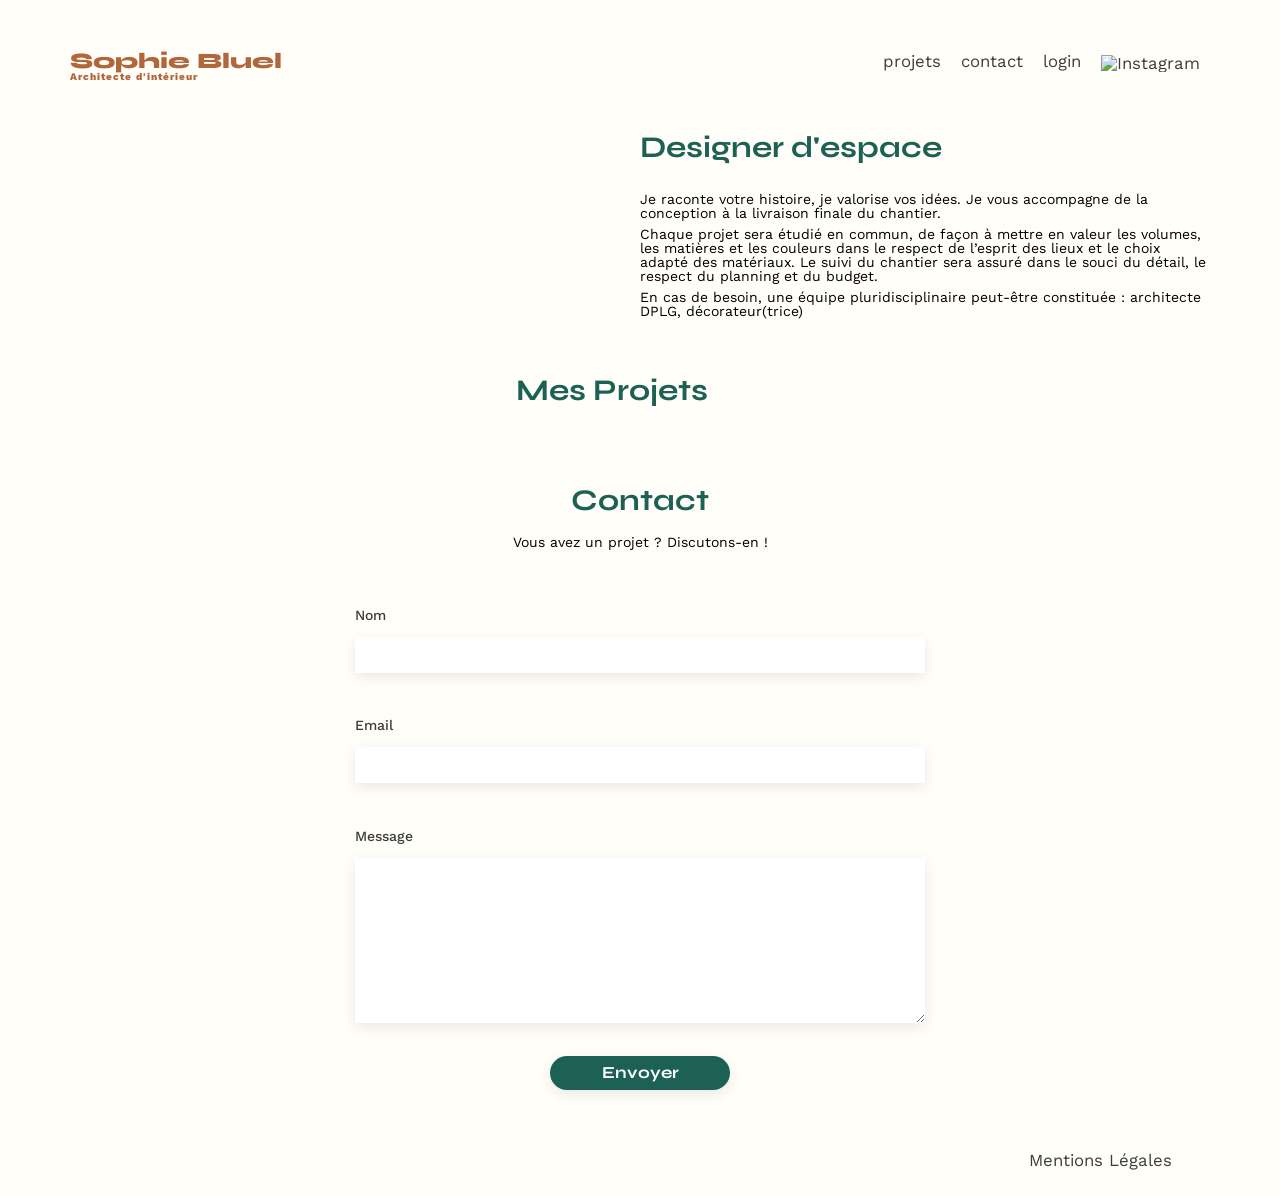
==== commit fc755598: "JS validation and add work bug correction" ====
--- a/FrontEnd/index.html
+++ b/FrontEnd/index.html
@@ -17,18 +17,18 @@
 	<script type="module" src="./assets/categories.js"></script>
 	<script type="module" src="./assets/modal.js"></script>
 	<script type="module" src="./assets/menu.js"></script>
-	<link rel="shortcut icon" type="image/png" href="./favicon.ico"/>
+	<link rel="shortcut icon" type="image/png" href="./favicon.ico">
 	
 	</head>
 <body class="index-page">
 <div class="admin-pannel" id="admin-pannel"></div>
 <header>
-	<h1>Sophie Bluel <span>Architecte d'inteérieur</span></h1>
+	<h1>Sophie Bluel <span>Architecte d'intérieur</span></h1>
 	<nav>
 	</nav>
 </header>
 <main>
-	<section id="introduction">
+	<div id="introduction">
 		<figure>
 			<img src="./assets/images/sophie-bluel.png" alt="">
 			<p class="admin-actions" id="edit-main-picture1"></p>
@@ -39,7 +39,7 @@
 			<p>Chaque projet sera étudié en commun, de façon à mettre en valeur les volumes, les matières et les couleurs dans le respect de l’esprit des lieux et le choix adapté des matériaux. Le suivi du chantier sera assuré dans le souci du détail, le respect du planning et du budget.</p>
 			<p>En cas de besoin, une équipe pluridisciplinaire peut-être constituée : architecte DPLG, décorateur(trice)</p>
 		</article>
-	</section>
+	</div>
 	<section id="portfolio">
 		<div class="projects-title"><h2>Mes Projets</h2><p class="admin-actions" id="edit-projects1"></p></div>
 		<div class="gallery-filters" id="gallery-filters1">
@@ -66,7 +66,7 @@
 		<div class="close-modal" id="close-modal-button1"><i class="fa-solid fa-xmark"></i></div>
 		<h3>Galerie Photo</h3>
 		<div class="gallery" id="gallery-modal"></div>
-		<p><input type="button" class="button" id="add-project" value="Ajouter une photo"></input></p>
+		<p><input type="button" class="button" id="add-project" value="Ajouter une photo"></p>
 		<p><input type="button" class="delete-all" id="delete-all-works" value="Supprimer la Galerie"></p>
 	</div>
 	<div class="modal" id="modal2">
@@ -77,23 +77,22 @@
 			<form id="add-project-form">									
 				<div class="picture-display">
 					<div class="select-picture">
-						<div class="preview-container"><img class="image-preview hidden" id="image-preview"/>								
-						</div>
+						<div class="preview-container" id="preview-container"></div>
 						<div id="select-picture-button" class="select-picture-button-container"><p><i class="fa-sharp fa-solid fa-image add-picture-icon"></i></p>
-						<label for="image" class="add-picture-button">+ Ajouter photo</label>
-						<p class="picture-specifications">jpg, png: 4mo max</p>
+							<label for="image" class="add-picture-button">+ Ajouter photo</label>
+							<p class="picture-specifications">jpg, png: 4mo max</p>
 						</div>
 					</div>
-					<input class="hidden" type="file" id="image" name="image" accept=".png, .jpeg, .jpg" />
+					<input class="hidden" type="file" id="image" name="image" accept=".png, .jpeg, .jpg">
 				</div>
 				<div class="picture-info">
 					<div class="picture-title">
 					  <label for="title">Titre</label>
-					  <input type="text" id="title" name="title" />
+					  <input type="text" id="title" name="title">
 					</div>
 					<div class="picture-category">
 						<label for="category-selection">Catégorie</label>
-						<select name="category-selection" id="category-selection"></select>
+						<select name="category" id="category-selection"></select>
 					</div>
 				</div>
 				<div id="error-message"></div>
@@ -101,6 +100,7 @@
 				  <button id="add-project-button">Valider</button>
 				</div>
 			</form>
+		</div>
 	</div>
 </aside>
 <div class="overlay" id="overlay1"></div>
--- a/FrontEnd/CSS/style.css
+++ b/FrontEnd/CSS/style.css
@@ -143,6 +143,8 @@
 nav li {
 	padding: 0 10px;
 	font-size: 1.2em;
+	cursor: pointer;
+	color: #3D3D3D;
 }
 
 nav img {
@@ -151,6 +153,15 @@
 }
 
 li:hover {
+	color: #B1663C;
+}
+
+nav a {
+	text-decoration:none;
+	color: #3D3D3D;
+}
+
+nav a:hover {
 	color: #B1663C;
 }
 
@@ -629,7 +640,7 @@
 	display: none;
 }
 
-#errorMessage {
+#error-message {
 	color: red;
 	margin-bottom: 20px;
   }
